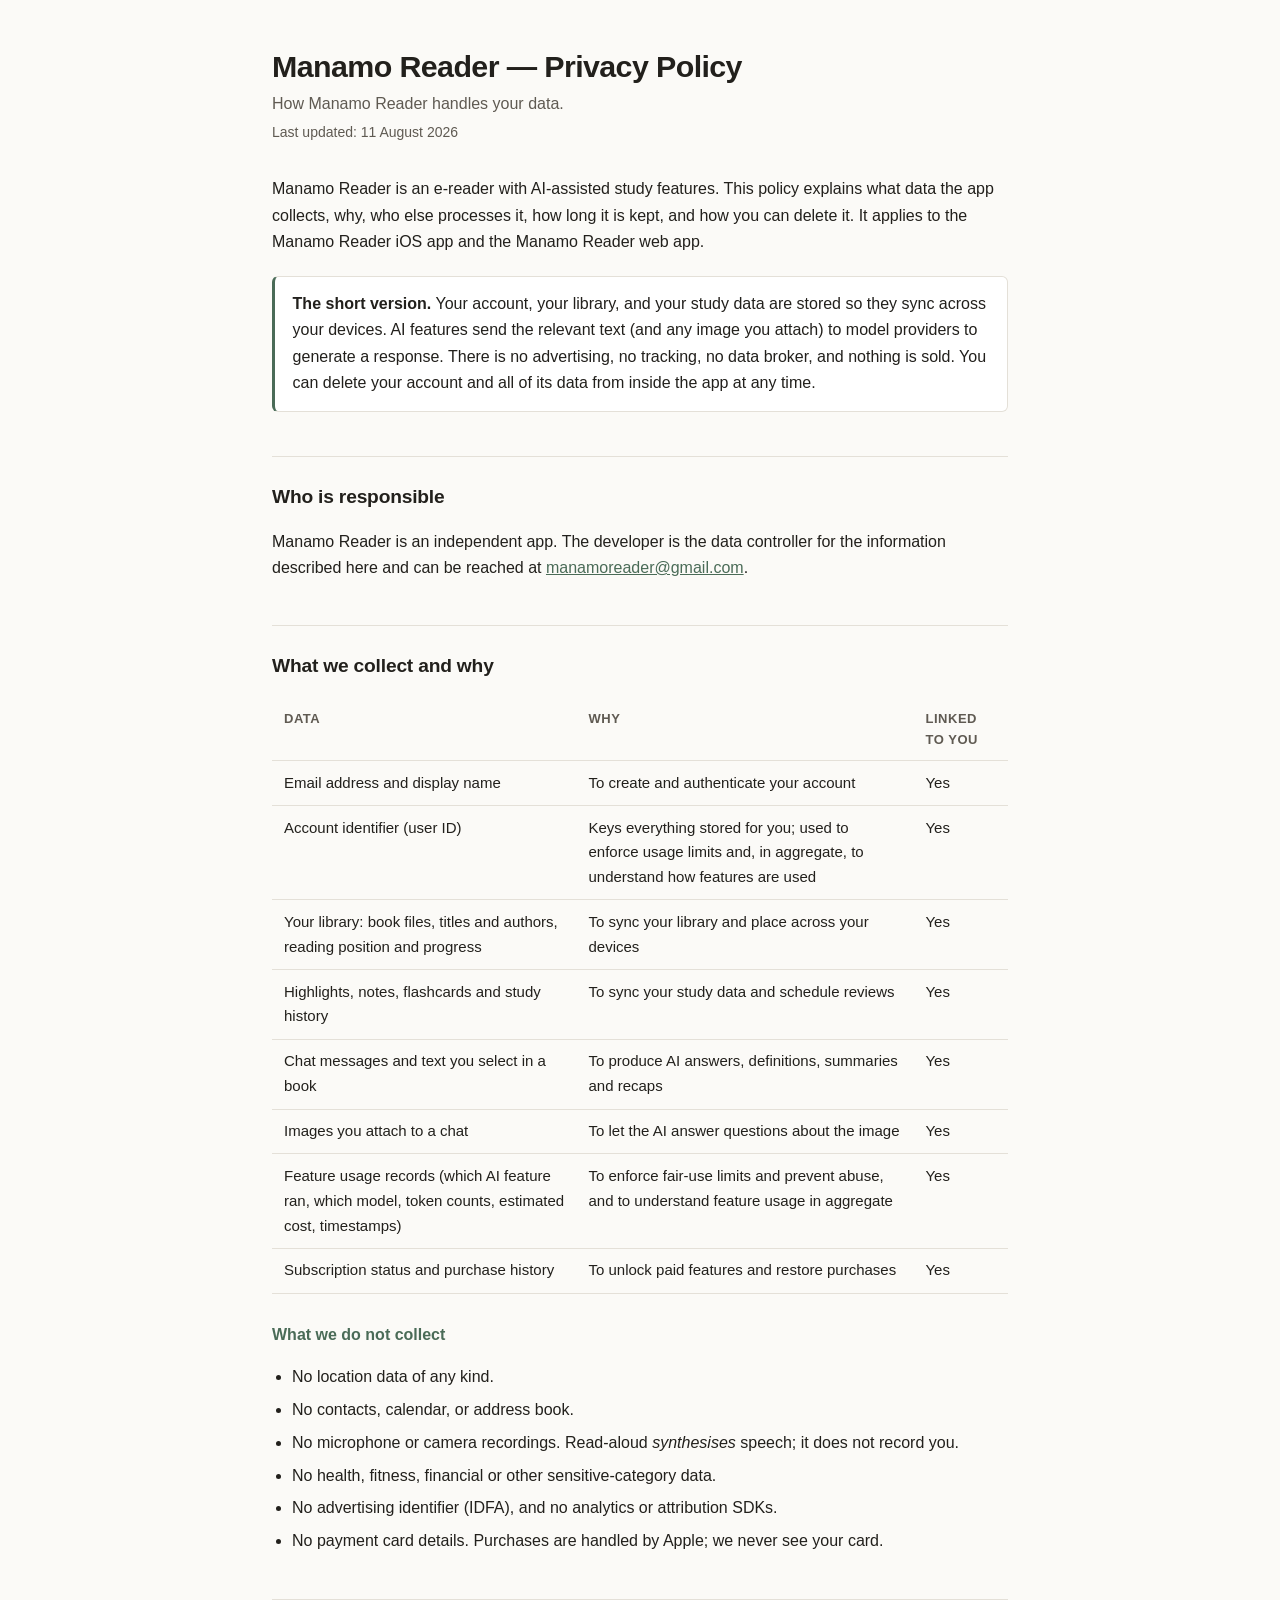
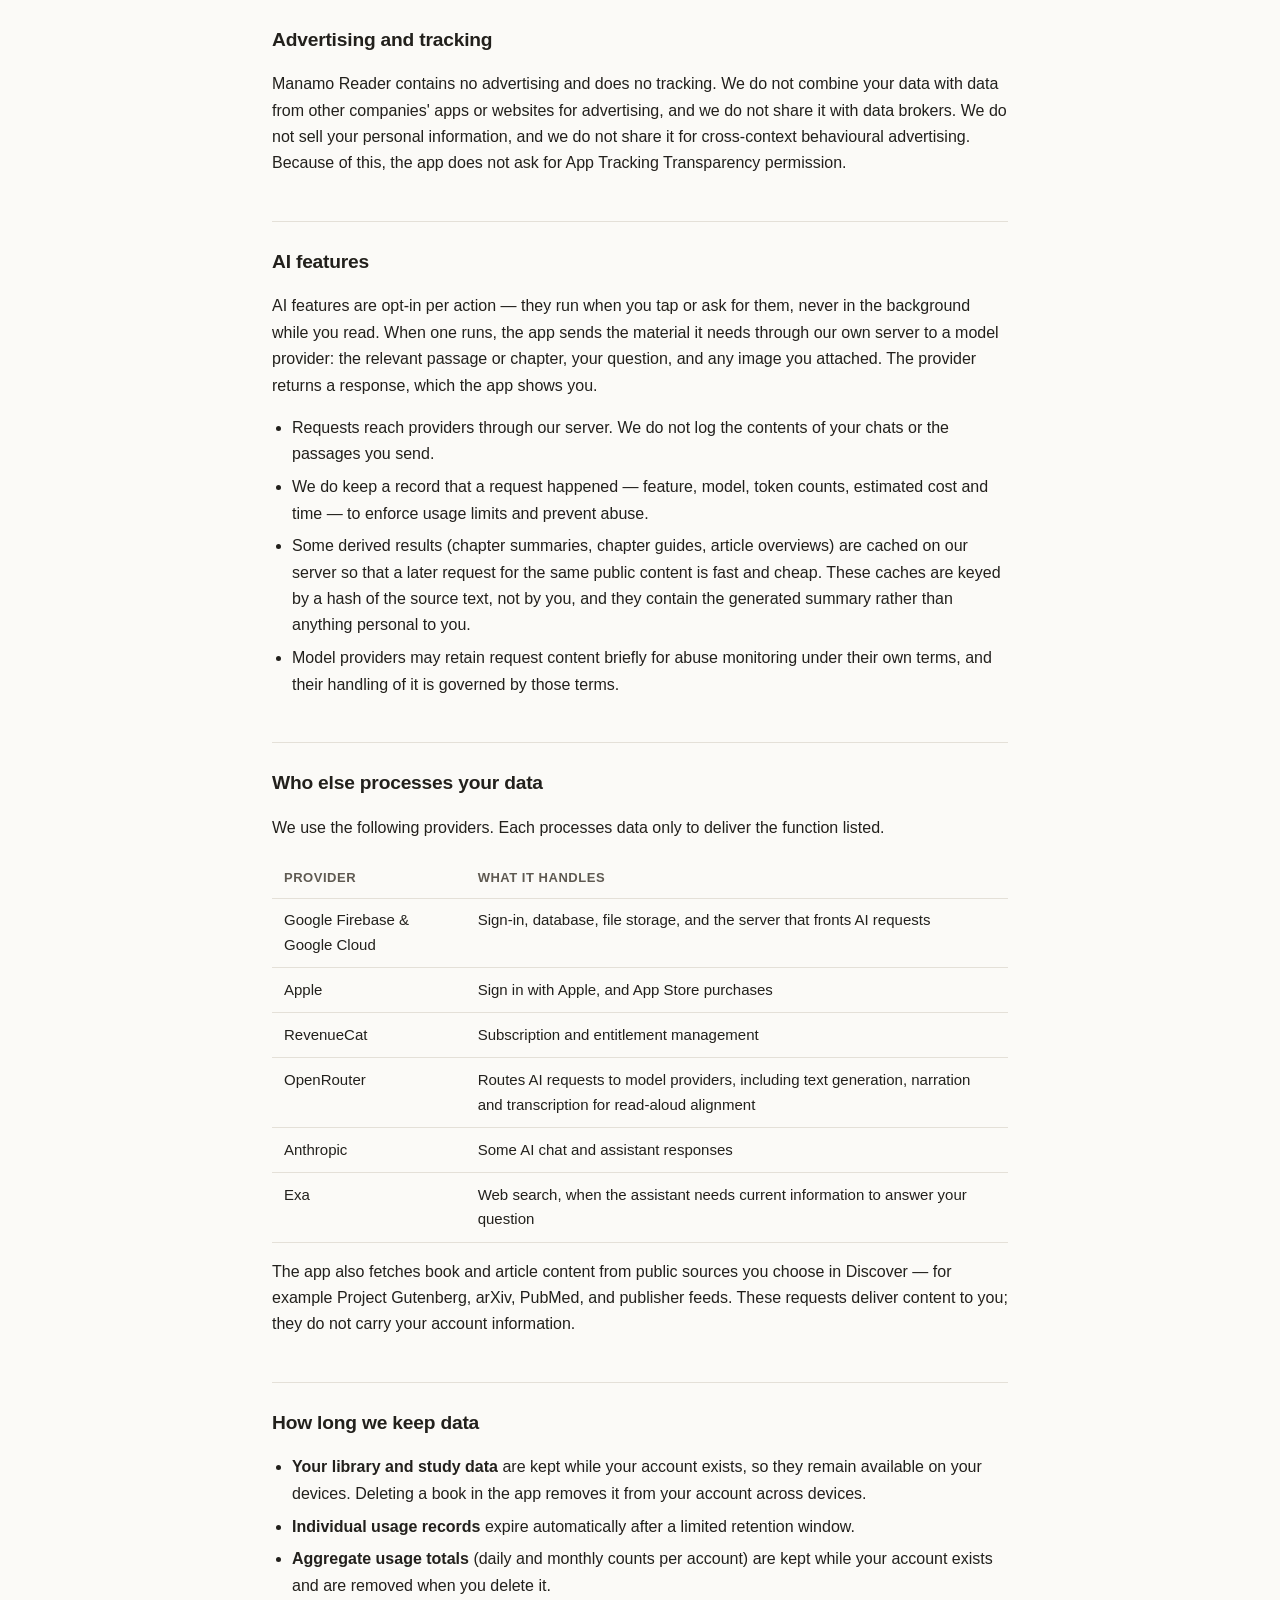
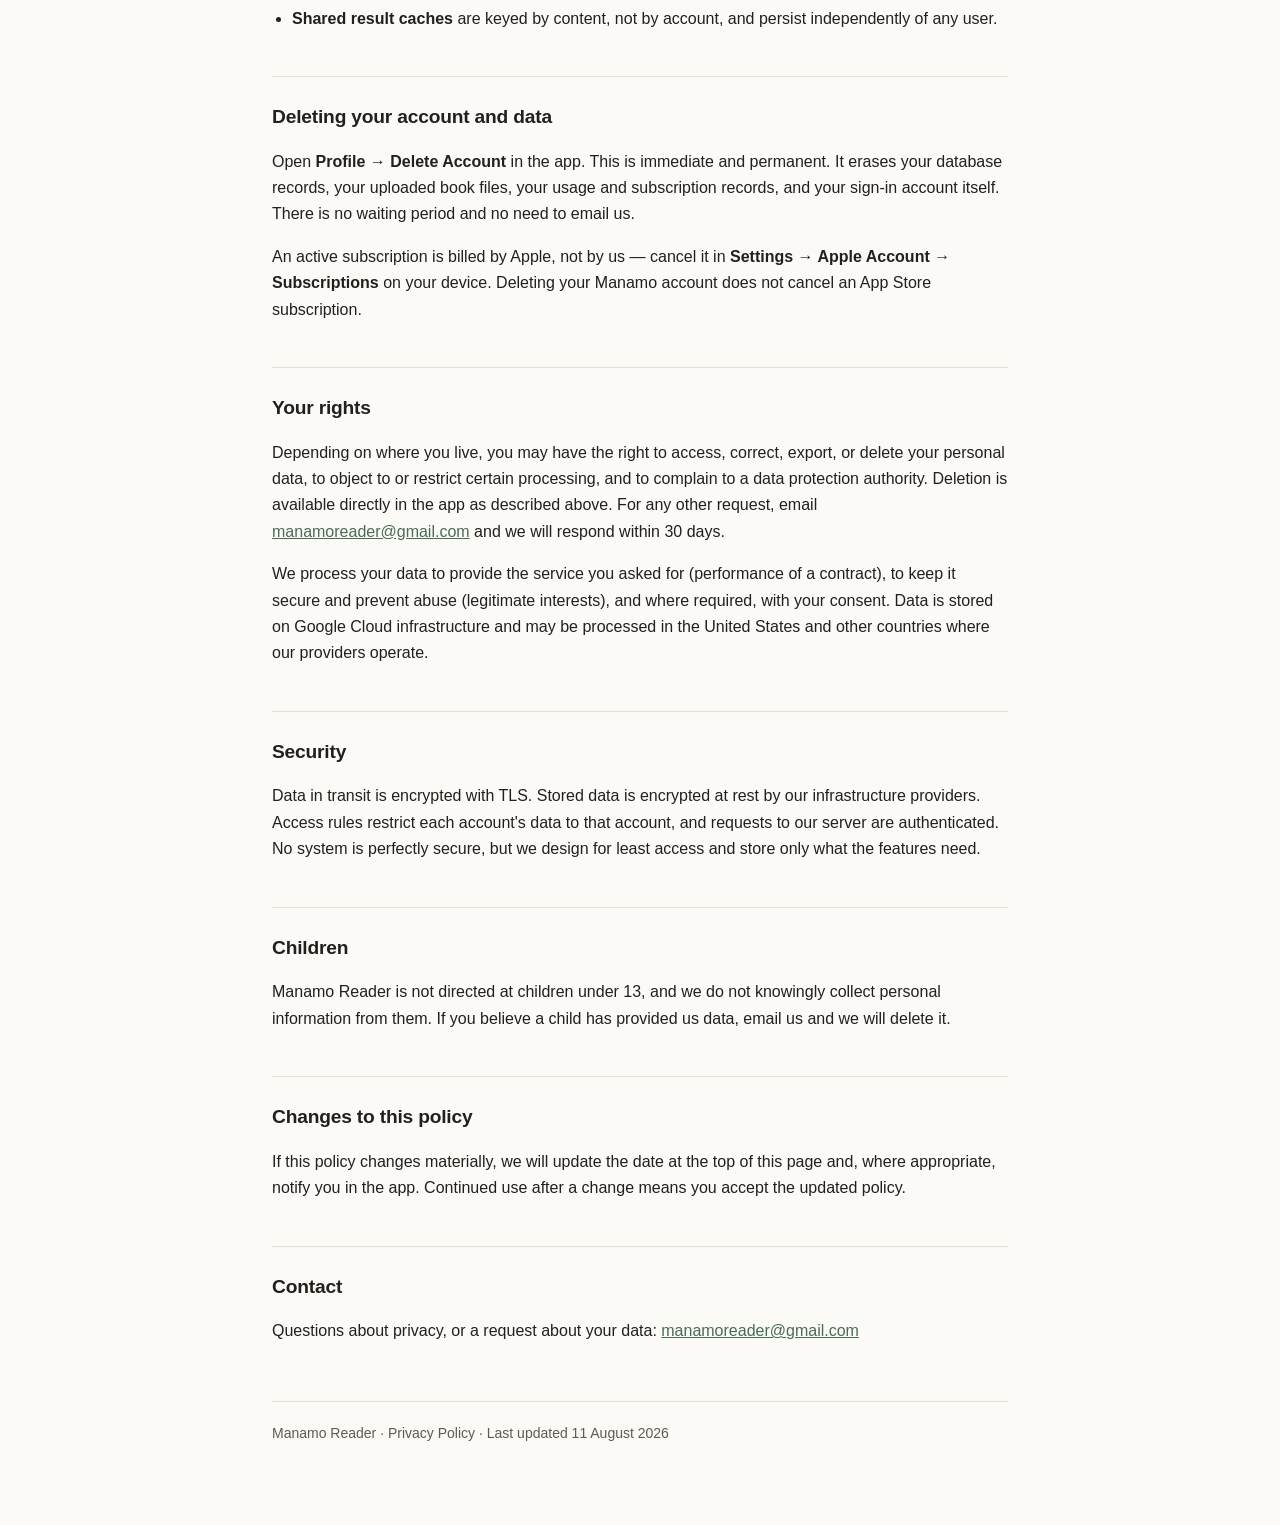
==== index.html @ 29f535f4 "Add privacy policy" ====
<!doctype html>
<html lang="en">
<head>
<meta charset="utf-8">
<meta name="viewport" content="width=device-width, initial-scale=1">
<title>Privacy Policy — Manamo Reader</title>
<style>
  :root {
    color-scheme: light dark;
    --bg: #fbfaf7;
    --surface: #ffffff;
    --text: #22201c;
    --muted: #5f5a52;
    --border: #e4e0d8;
    --accent: #4a6b57;
  }
  @media (prefers-color-scheme: dark) {
    :root {
      --bg: #16150f;
      --surface: #1d1c16;
      --text: #ece8df;
      --muted: #a5a094;
      --border: #33312a;
      --accent: #8fb69c;
    }
  }
  * { box-sizing: border-box; }
  body {
    margin: 0;
    padding: 3rem 1.25rem 5rem;
    background: var(--bg);
    color: var(--text);
    font: 16px/1.65 -apple-system, BlinkMacSystemFont, "Segoe UI", Roboto, Helvetica, Arial, sans-serif;
    -webkit-text-size-adjust: 100%;
  }
  main { max-width: 46rem; margin: 0 auto; }
  h1 { font-size: 1.9rem; line-height: 1.2; margin: 0 0 .4rem; letter-spacing: -.02em; }
  h2 {
    font-size: 1.2rem; margin: 2.75rem 0 .75rem; letter-spacing: -.01em;
    padding-top: 1.5rem; border-top: 1px solid var(--border);
  }
  h3 { font-size: 1rem; margin: 1.75rem 0 .5rem; color: var(--accent); }
  p, li { color: var(--text); }
  .lede { color: var(--muted); margin: 0 0 .25rem; }
  .updated { color: var(--muted); font-size: .875rem; margin: 0 0 2rem; }
  ul { padding-left: 1.25rem; }
  li { margin: .4rem 0; }
  a { color: var(--accent); }
  code {
    font-family: ui-monospace, SFMono-Regular, Menlo, monospace;
    font-size: .875em; background: var(--surface);
    border: 1px solid var(--border); border-radius: 4px; padding: .1em .35em;
  }
  .table-wrap { overflow-x: auto; margin: 1rem 0; }
  table { border-collapse: collapse; width: 100%; min-width: 34rem; font-size: .9375rem; }
  th, td { text-align: left; padding: .6rem .75rem; border-bottom: 1px solid var(--border); vertical-align: top; }
  th { font-weight: 600; color: var(--muted); font-size: .8125rem; text-transform: uppercase; letter-spacing: .04em; }
  .note {
    background: var(--surface); border: 1px solid var(--border);
    border-left: 3px solid var(--accent); border-radius: 6px;
    padding: .9rem 1.1rem; margin: 1.25rem 0;
  }
  .note p { margin: 0; }
  footer { margin-top: 3.5rem; padding-top: 1.25rem; border-top: 1px solid var(--border); color: var(--muted); font-size: .875rem; }
</style>
</head>
<body>
<main>

<h1>Manamo Reader — Privacy Policy</h1>
<p class="lede">How Manamo Reader handles your data.</p>
<p class="updated">Last updated: 11 August 2026</p>

<p>Manamo Reader is an e-reader with AI-assisted study features. This policy explains what
data the app collects, why, who else processes it, how long it is kept, and how you can
delete it. It applies to the Manamo Reader iOS app and the Manamo Reader web app.</p>

<div class="note">
<p><strong>The short version.</strong> Your account, your library, and your study data are
stored so they sync across your devices. AI features send the relevant text (and any image
you attach) to model providers to generate a response. There is no advertising, no tracking,
no data broker, and nothing is sold. You can delete your account and all of its data from
inside the app at any time.</p>
</div>

<h2>Who is responsible</h2>
<p>Manamo Reader is an independent app. The developer is the data controller for the
information described here and can be reached at
<a href="mailto:manamoreader@gmail.com">manamoreader@gmail.com</a>.</p>

<h2>What we collect and why</h2>

<div class="table-wrap">
<table>
<thead>
<tr><th>Data</th><th>Why</th><th>Linked to you</th></tr>
</thead>
<tbody>
<tr>
  <td>Email address and display name</td>
  <td>To create and authenticate your account</td>
  <td>Yes</td>
</tr>
<tr>
  <td>Account identifier (user ID)</td>
  <td>Keys everything stored for you; used to enforce usage limits and, in aggregate, to understand how features are used</td>
  <td>Yes</td>
</tr>
<tr>
  <td>Your library: book files, titles and authors, reading position and progress</td>
  <td>To sync your library and place across your devices</td>
  <td>Yes</td>
</tr>
<tr>
  <td>Highlights, notes, flashcards and study history</td>
  <td>To sync your study data and schedule reviews</td>
  <td>Yes</td>
</tr>
<tr>
  <td>Chat messages and text you select in a book</td>
  <td>To produce AI answers, definitions, summaries and recaps</td>
  <td>Yes</td>
</tr>
<tr>
  <td>Images you attach to a chat</td>
  <td>To let the AI answer questions about the image</td>
  <td>Yes</td>
</tr>
<tr>
  <td>Feature usage records (which AI feature ran, which model, token counts, estimated cost, timestamps)</td>
  <td>To enforce fair-use limits and prevent abuse, and to understand feature usage in aggregate</td>
  <td>Yes</td>
</tr>
<tr>
  <td>Subscription status and purchase history</td>
  <td>To unlock paid features and restore purchases</td>
  <td>Yes</td>
</tr>
</tbody>
</table>
</div>

<h3>What we do not collect</h3>
<ul>
  <li>No location data of any kind.</li>
  <li>No contacts, calendar, or address book.</li>
  <li>No microphone or camera recordings. Read-aloud <em>synthesises</em> speech; it does not record you.</li>
  <li>No health, fitness, financial or other sensitive-category data.</li>
  <li>No advertising identifier (IDFA), and no analytics or attribution SDKs.</li>
  <li>No payment card details. Purchases are handled by Apple; we never see your card.</li>
</ul>

<h2>Advertising and tracking</h2>
<p>Manamo Reader contains no advertising and does no tracking. We do not combine your data
with data from other companies' apps or websites for advertising, and we do not share it
with data brokers. We do not sell your personal information, and we do not share it for
cross-context behavioural advertising. Because of this, the app does not ask for
App Tracking Transparency permission.</p>

<h2>AI features</h2>
<p>AI features are opt-in per action — they run when you tap or ask for them, never in the
background while you read. When one runs, the app sends the material it needs through our
own server to a model provider: the relevant passage or chapter, your question, and any
image you attached. The provider returns a response, which the app shows you.</p>
<ul>
  <li>Requests reach providers through our server. We do not log the contents of your
      chats or the passages you send.</li>
  <li>We do keep a record that a request happened — feature, model, token counts, estimated
      cost and time — to enforce usage limits and prevent abuse.</li>
  <li>Some derived results (chapter summaries, chapter guides, article overviews) are cached
      on our server so that a later request for the same public content is fast and cheap.
      These caches are keyed by a hash of the source text, not by you, and they contain the
      generated summary rather than anything personal to you.</li>
  <li>Model providers may retain request content briefly for abuse monitoring under their own
      terms, and their handling of it is governed by those terms.</li>
</ul>

<h2>Who else processes your data</h2>
<p>We use the following providers. Each processes data only to deliver the function listed.</p>
<div class="table-wrap">
<table>
<thead>
<tr><th>Provider</th><th>What it handles</th></tr>
</thead>
<tbody>
<tr><td>Google Firebase &amp; Google Cloud</td><td>Sign-in, database, file storage, and the server that fronts AI requests</td></tr>
<tr><td>Apple</td><td>Sign in with Apple, and App Store purchases</td></tr>
<tr><td>RevenueCat</td><td>Subscription and entitlement management</td></tr>
<tr><td>OpenRouter</td><td>Routes AI requests to model providers, including text generation, narration and transcription for read-aloud alignment</td></tr>
<tr><td>Anthropic</td><td>Some AI chat and assistant responses</td></tr>
<tr><td>Exa</td><td>Web search, when the assistant needs current information to answer your question</td></tr>
</tbody>
</table>
</div>
<p>The app also fetches book and article content from public sources you choose in Discover —
for example Project Gutenberg, arXiv, PubMed, and publisher feeds. These requests deliver
content to you; they do not carry your account information.</p>

<h2>How long we keep data</h2>
<ul>
  <li><strong>Your library and study data</strong> are kept while your account exists, so they
      remain available on your devices. Deleting a book in the app removes it from your
      account across devices.</li>
  <li><strong>Individual usage records</strong> expire automatically after a limited retention
      window.</li>
  <li><strong>Aggregate usage totals</strong> (daily and monthly counts per account) are kept
      while your account exists and are removed when you delete it.</li>
  <li><strong>Shared result caches</strong> are keyed by content, not by account, and persist
      independently of any user.</li>
</ul>

<h2>Deleting your account and data</h2>
<p>Open <strong>Profile → Delete Account</strong> in the app. This is immediate and permanent.
It erases your database records, your uploaded book files, your usage and subscription
records, and your sign-in account itself. There is no waiting period and no need to email us.</p>
<p>An active subscription is billed by Apple, not by us — cancel it in
<strong>Settings → Apple Account → Subscriptions</strong> on your device. Deleting your Manamo
account does not cancel an App Store subscription.</p>

<h2>Your rights</h2>
<p>Depending on where you live, you may have the right to access, correct, export, or delete
your personal data, to object to or restrict certain processing, and to complain to a data
protection authority. Deletion is available directly in the app as described above. For any
other request, email <a href="mailto:manamoreader@gmail.com">manamoreader@gmail.com</a> and we will
respond within 30 days.</p>
<p>We process your data to provide the service you asked for (performance of a contract), to
keep it secure and prevent abuse (legitimate interests), and where required, with your
consent. Data is stored on Google Cloud infrastructure and may be processed in the United
States and other countries where our providers operate.</p>

<h2>Security</h2>
<p>Data in transit is encrypted with TLS. Stored data is encrypted at rest by our
infrastructure providers. Access rules restrict each account's data to that account, and
requests to our server are authenticated. No system is perfectly secure, but we design for
least access and store only what the features need.</p>

<h2>Children</h2>
<p>Manamo Reader is not directed at children under 13, and we do not knowingly collect
personal information from them. If you believe a child has provided us data, email us and we
will delete it.</p>

<h2>Changes to this policy</h2>
<p>If this policy changes materially, we will update the date at the top of this page and, where
appropriate, notify you in the app. Continued use after a change means you accept the updated
policy.</p>

<h2>Contact</h2>
<p>Questions about privacy, or a request about your data:
<a href="mailto:manamoreader@gmail.com">manamoreader@gmail.com</a></p>

<footer>Manamo Reader · Privacy Policy · Last updated 11 August 2026</footer>

</main>
</body>
</html>
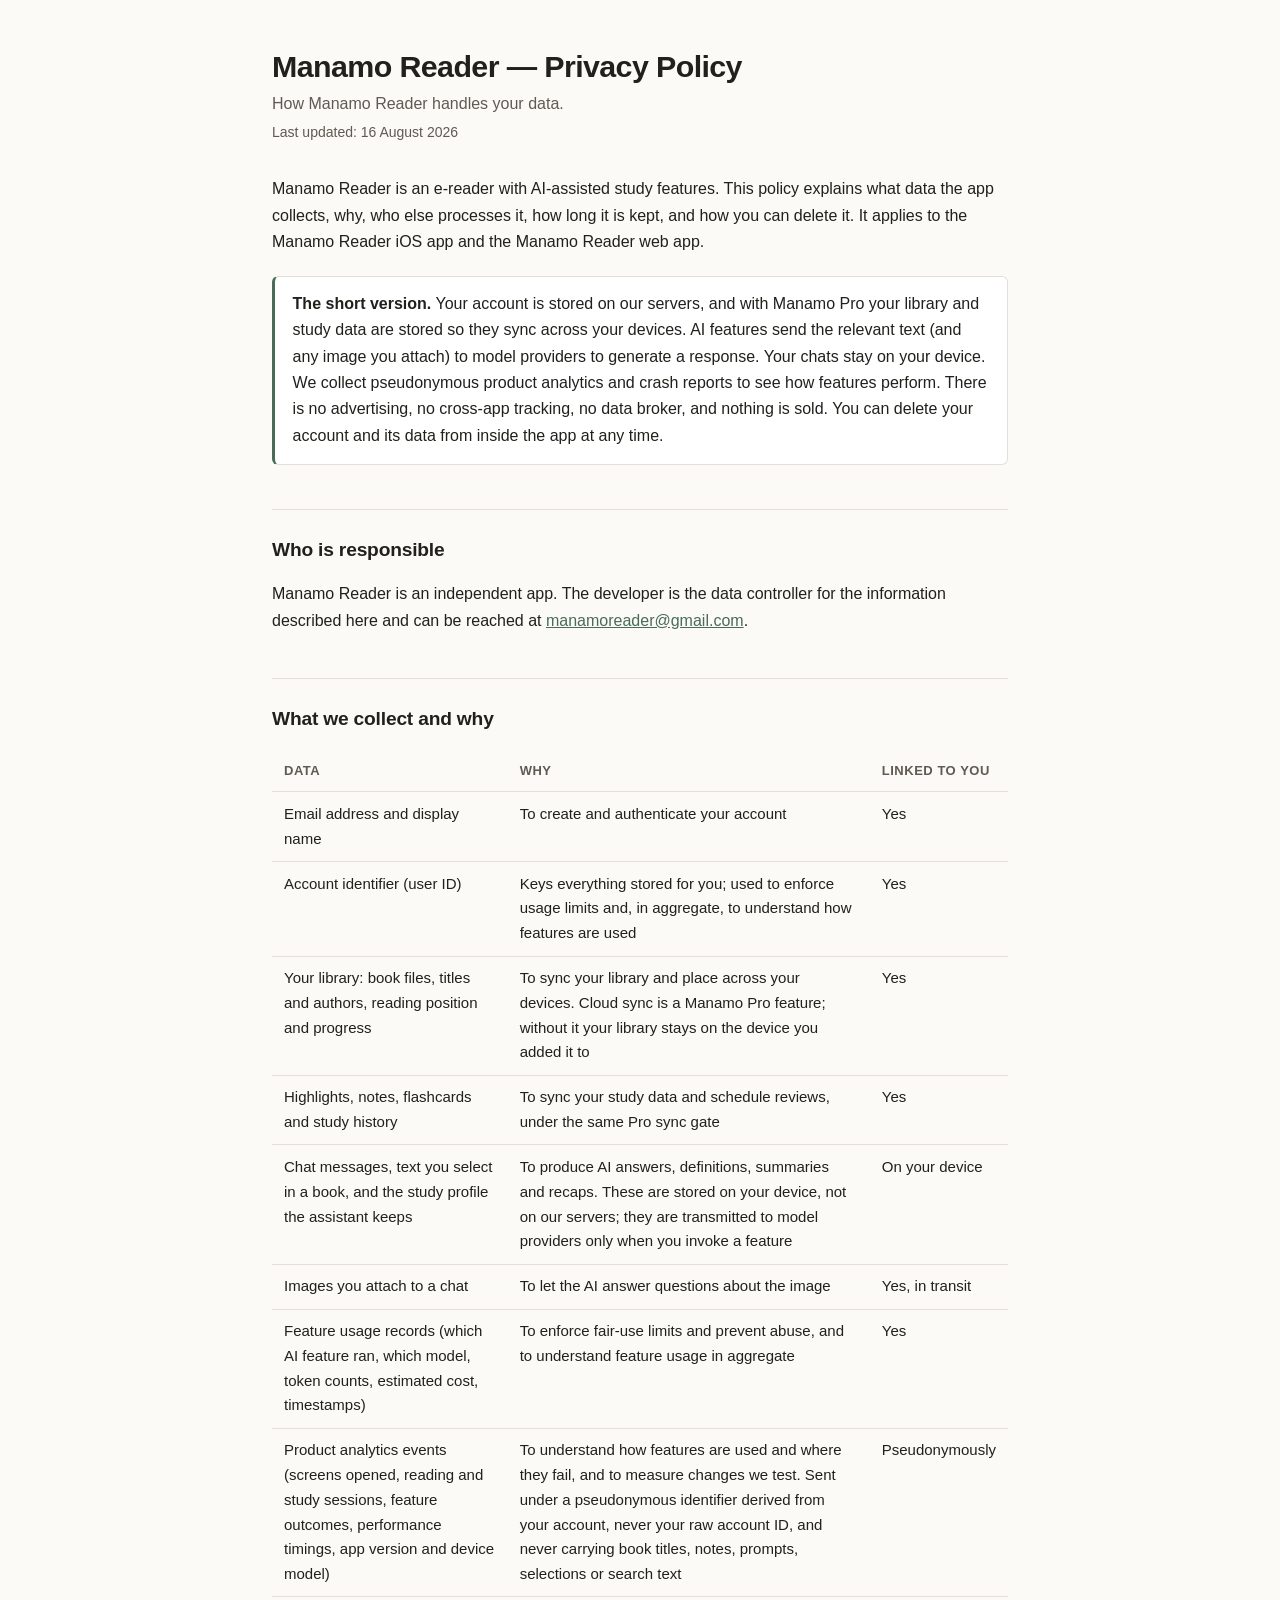
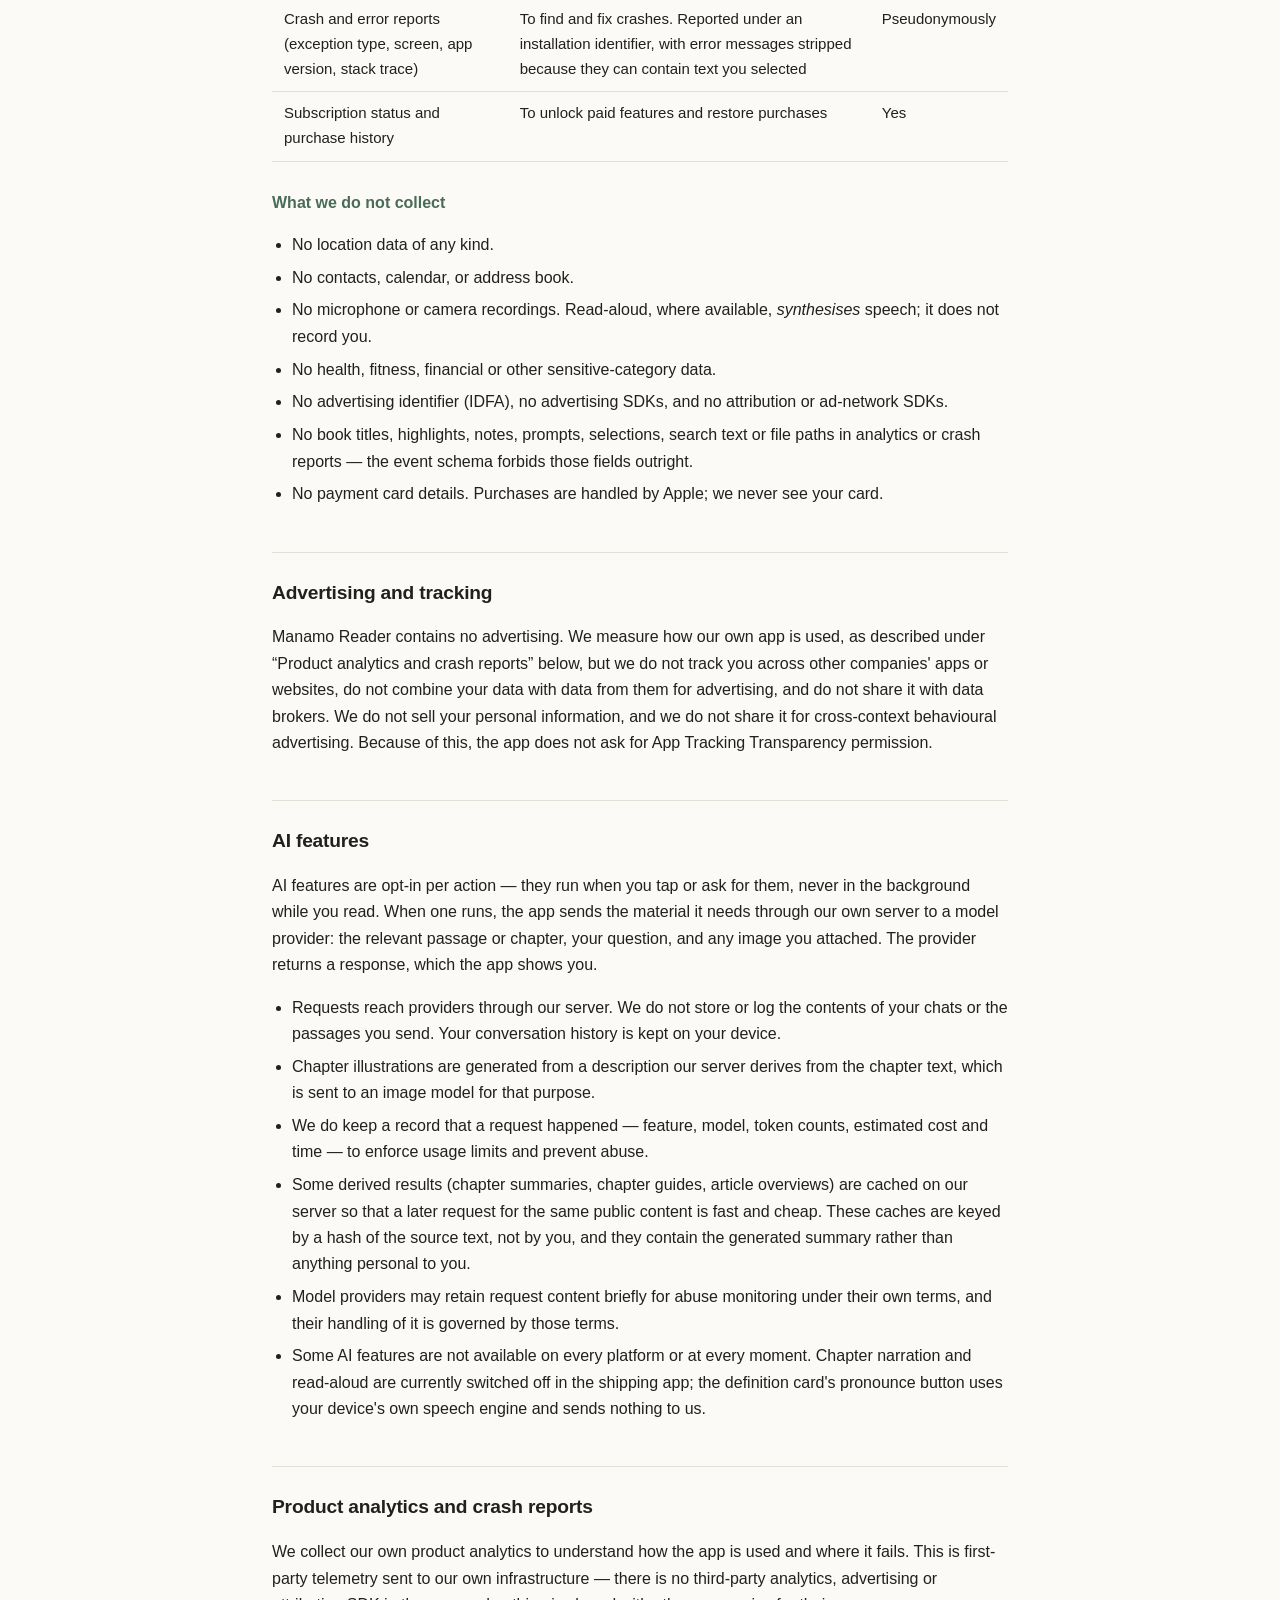
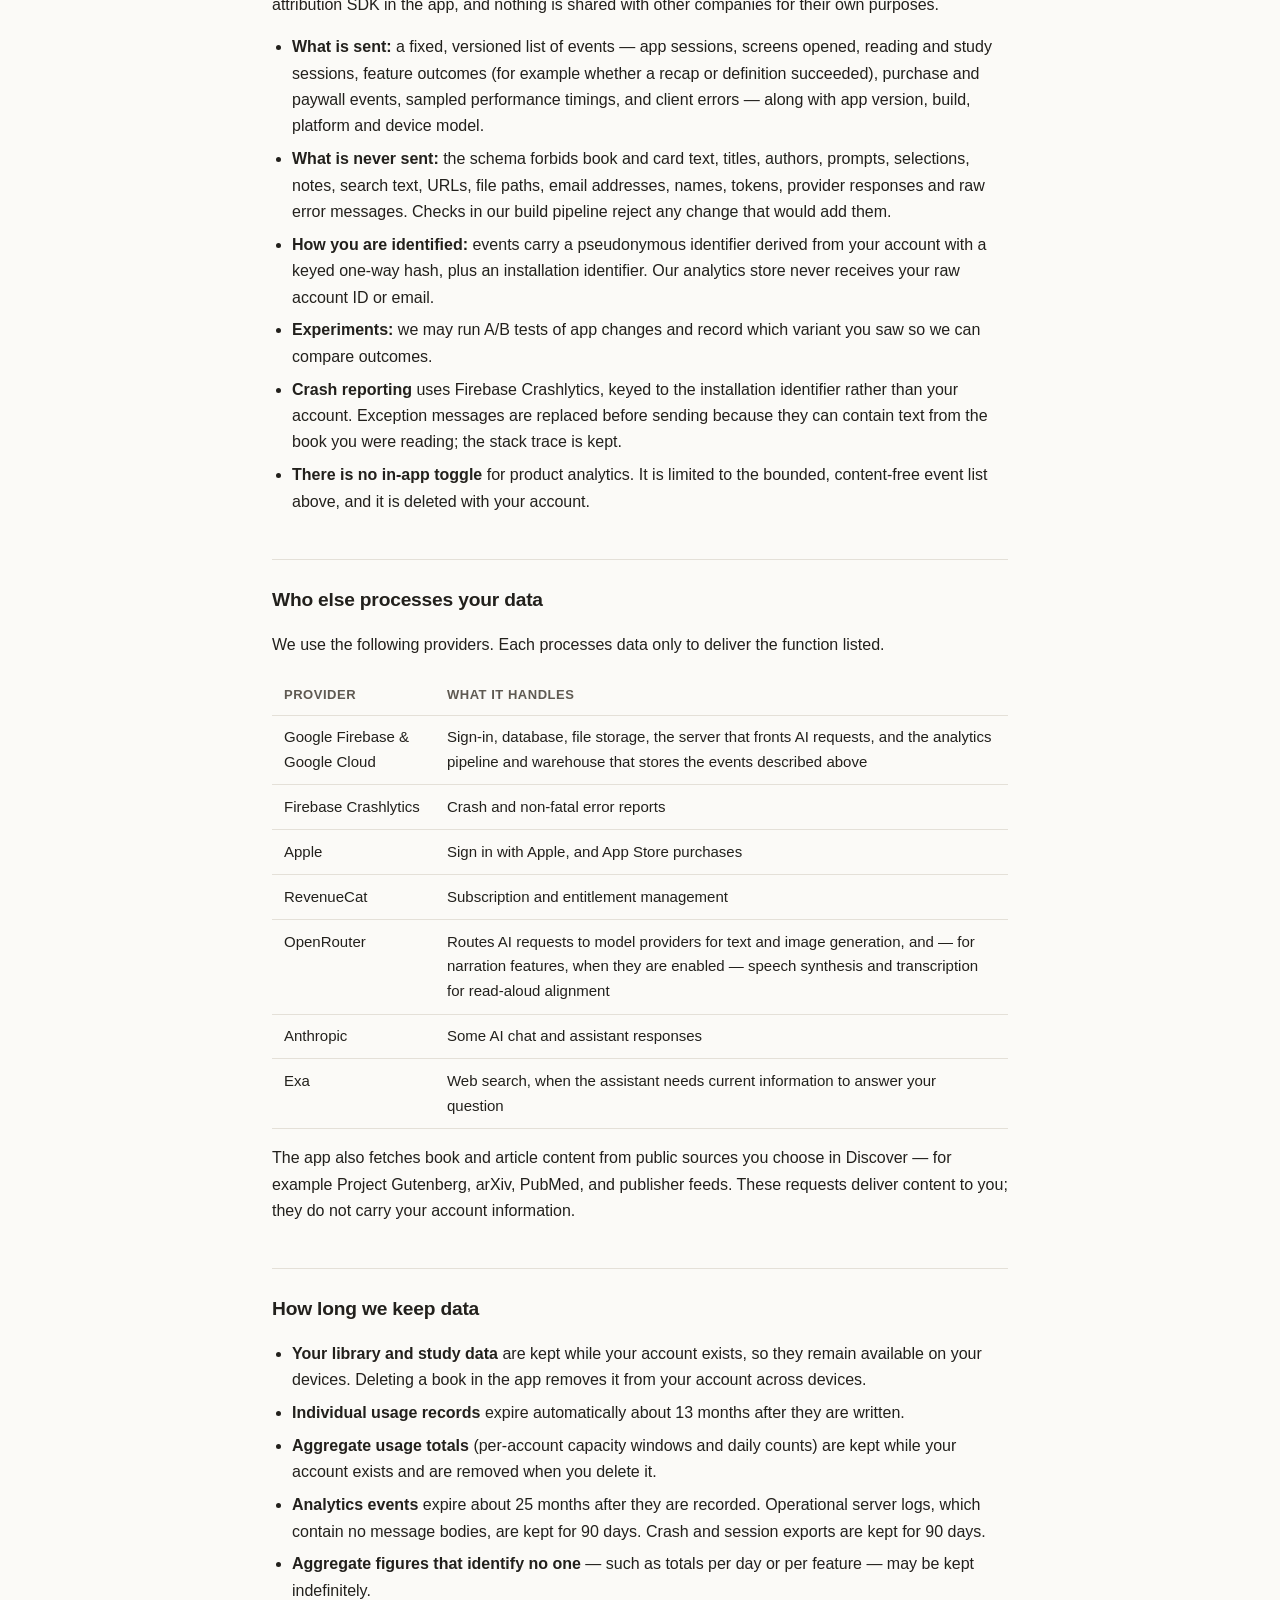
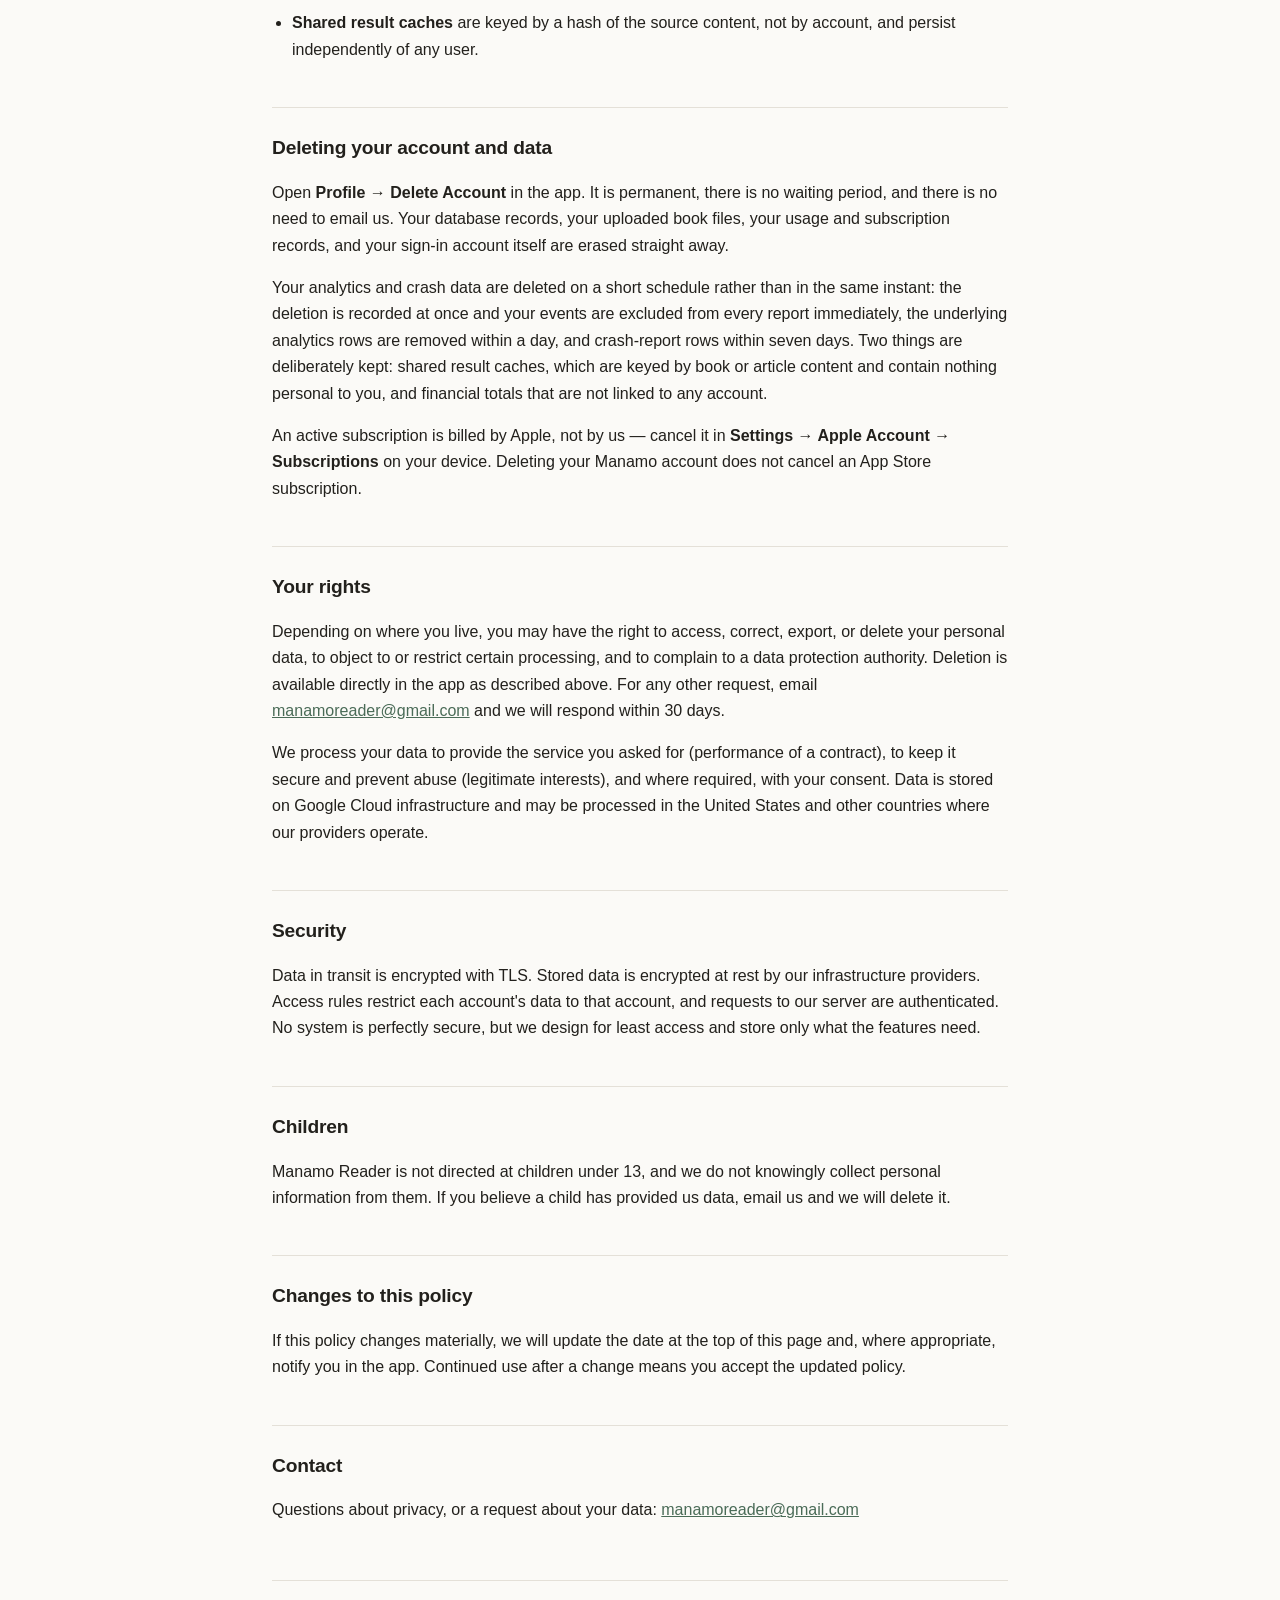
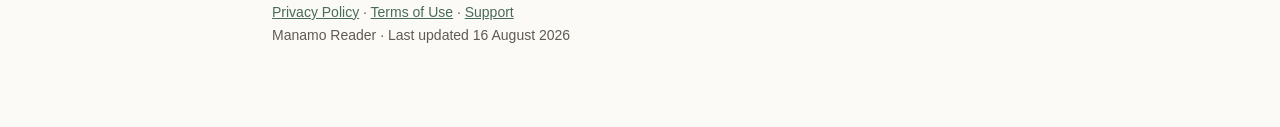
==== commit 61c4ea5d: "docs: update privacy policy and add support and terms pages Extract shared styles and document analy" ====
--- a/index.html
+++ b/index.html
@@ -4,83 +4,27 @@
 <meta charset="utf-8">
 <meta name="viewport" content="width=device-width, initial-scale=1">
 <title>Privacy Policy — Manamo Reader</title>
-<style>
-  :root {
-    color-scheme: light dark;
-    --bg: #fbfaf7;
-    --surface: #ffffff;
-    --text: #22201c;
-    --muted: #5f5a52;
-    --border: #e4e0d8;
-    --accent: #4a6b57;
-  }
-  @media (prefers-color-scheme: dark) {
-    :root {
-      --bg: #16150f;
-      --surface: #1d1c16;
-      --text: #ece8df;
-      --muted: #a5a094;
-      --border: #33312a;
-      --accent: #8fb69c;
-    }
-  }
-  * { box-sizing: border-box; }
-  body {
-    margin: 0;
-    padding: 3rem 1.25rem 5rem;
-    background: var(--bg);
-    color: var(--text);
-    font: 16px/1.65 -apple-system, BlinkMacSystemFont, "Segoe UI", Roboto, Helvetica, Arial, sans-serif;
-    -webkit-text-size-adjust: 100%;
-  }
-  main { max-width: 46rem; margin: 0 auto; }
-  h1 { font-size: 1.9rem; line-height: 1.2; margin: 0 0 .4rem; letter-spacing: -.02em; }
-  h2 {
-    font-size: 1.2rem; margin: 2.75rem 0 .75rem; letter-spacing: -.01em;
-    padding-top: 1.5rem; border-top: 1px solid var(--border);
-  }
-  h3 { font-size: 1rem; margin: 1.75rem 0 .5rem; color: var(--accent); }
-  p, li { color: var(--text); }
-  .lede { color: var(--muted); margin: 0 0 .25rem; }
-  .updated { color: var(--muted); font-size: .875rem; margin: 0 0 2rem; }
-  ul { padding-left: 1.25rem; }
-  li { margin: .4rem 0; }
-  a { color: var(--accent); }
-  code {
-    font-family: ui-monospace, SFMono-Regular, Menlo, monospace;
-    font-size: .875em; background: var(--surface);
-    border: 1px solid var(--border); border-radius: 4px; padding: .1em .35em;
-  }
-  .table-wrap { overflow-x: auto; margin: 1rem 0; }
-  table { border-collapse: collapse; width: 100%; min-width: 34rem; font-size: .9375rem; }
-  th, td { text-align: left; padding: .6rem .75rem; border-bottom: 1px solid var(--border); vertical-align: top; }
-  th { font-weight: 600; color: var(--muted); font-size: .8125rem; text-transform: uppercase; letter-spacing: .04em; }
-  .note {
-    background: var(--surface); border: 1px solid var(--border);
-    border-left: 3px solid var(--accent); border-radius: 6px;
-    padding: .9rem 1.1rem; margin: 1.25rem 0;
-  }
-  .note p { margin: 0; }
-  footer { margin-top: 3.5rem; padding-top: 1.25rem; border-top: 1px solid var(--border); color: var(--muted); font-size: .875rem; }
-</style>
+<link rel="stylesheet" href="style.css">
 </head>
 <body>
 <main>
 
 <h1>Manamo Reader — Privacy Policy</h1>
 <p class="lede">How Manamo Reader handles your data.</p>
-<p class="updated">Last updated: 11 August 2026</p>
+<p class="updated">Last updated: 16 August 2026</p>
 
 <p>Manamo Reader is an e-reader with AI-assisted study features. This policy explains what
 data the app collects, why, who else processes it, how long it is kept, and how you can
 delete it. It applies to the Manamo Reader iOS app and the Manamo Reader web app.</p>
 
 <div class="note">
-<p><strong>The short version.</strong> Your account, your library, and your study data are
-stored so they sync across your devices. AI features send the relevant text (and any image
-you attach) to model providers to generate a response. There is no advertising, no tracking,
-no data broker, and nothing is sold. You can delete your account and all of its data from
-inside the app at any time.</p>
+<p><strong>The short version.</strong> Your account is stored on our servers, and with
+Manamo&nbsp;Pro your library and study data are stored so they sync across your devices. AI
+features send the relevant text (and any image you attach) to model providers to generate a
+response. Your chats stay on your device. We collect pseudonymous product analytics and crash
+reports to see how features perform. There is no advertising, no cross-app tracking, no data
+broker, and nothing is sold. You can delete your account and its data from inside the app at
+any time.</p>
 </div>
 
 <h2>Who is responsible</h2>
@@ -108,28 +52,38 @@
 </tr>
 <tr>
   <td>Your library: book files, titles and authors, reading position and progress</td>
-  <td>To sync your library and place across your devices</td>
+  <td>To sync your library and place across your devices. Cloud sync is a Manamo&nbsp;Pro feature; without it your library stays on the device you added it to</td>
   <td>Yes</td>
 </tr>
 <tr>
   <td>Highlights, notes, flashcards and study history</td>
-  <td>To sync your study data and schedule reviews</td>
-  <td>Yes</td>
-</tr>
-<tr>
-  <td>Chat messages and text you select in a book</td>
-  <td>To produce AI answers, definitions, summaries and recaps</td>
-  <td>Yes</td>
+  <td>To sync your study data and schedule reviews, under the same Pro sync gate</td>
+  <td>Yes</td>
+</tr>
+<tr>
+  <td>Chat messages, text you select in a book, and the study profile the assistant keeps</td>
+  <td>To produce AI answers, definitions, summaries and recaps. These are stored on your device, not on our servers; they are transmitted to model providers only when you invoke a feature</td>
+  <td>On your device</td>
 </tr>
 <tr>
   <td>Images you attach to a chat</td>
   <td>To let the AI answer questions about the image</td>
-  <td>Yes</td>
+  <td>Yes, in transit</td>
 </tr>
 <tr>
   <td>Feature usage records (which AI feature ran, which model, token counts, estimated cost, timestamps)</td>
   <td>To enforce fair-use limits and prevent abuse, and to understand feature usage in aggregate</td>
   <td>Yes</td>
+</tr>
+<tr>
+  <td>Product analytics events (screens opened, reading and study sessions, feature outcomes, performance timings, app version and device model)</td>
+  <td>To understand how features are used and where they fail, and to measure changes we test. Sent under a pseudonymous identifier derived from your account, never your raw account ID, and never carrying book titles, notes, prompts, selections or search text</td>
+  <td>Pseudonymously</td>
+</tr>
+<tr>
+  <td>Crash and error reports (exception type, screen, app version, stack trace)</td>
+  <td>To find and fix crashes. Reported under an installation identifier, with error messages stripped because they can contain text you selected</td>
+  <td>Pseudonymously</td>
 </tr>
 <tr>
   <td>Subscription status and purchase history</td>
@@ -144,16 +98,19 @@
 <ul>
   <li>No location data of any kind.</li>
   <li>No contacts, calendar, or address book.</li>
-  <li>No microphone or camera recordings. Read-aloud <em>synthesises</em> speech; it does not record you.</li>
+  <li>No microphone or camera recordings. Read-aloud, where available, <em>synthesises</em> speech; it does not record you.</li>
   <li>No health, fitness, financial or other sensitive-category data.</li>
-  <li>No advertising identifier (IDFA), and no analytics or attribution SDKs.</li>
+  <li>No advertising identifier (IDFA), no advertising SDKs, and no attribution or ad-network SDKs.</li>
+  <li>No book titles, highlights, notes, prompts, selections, search text or file paths in
+      analytics or crash reports — the event schema forbids those fields outright.</li>
   <li>No payment card details. Purchases are handled by Apple; we never see your card.</li>
 </ul>
 
 <h2>Advertising and tracking</h2>
-<p>Manamo Reader contains no advertising and does no tracking. We do not combine your data
-with data from other companies' apps or websites for advertising, and we do not share it
-with data brokers. We do not sell your personal information, and we do not share it for
+<p>Manamo Reader contains no advertising. We measure how our own app is used, as described
+under “Product analytics and crash reports” below, but we do not track you across
+other companies' apps or websites, do not combine your data with data from them for
+advertising, and do not share it with data brokers. We do not sell your personal information, and we do not share it for
 cross-context behavioural advertising. Because of this, the app does not ask for
 App Tracking Transparency permission.</p>
 
@@ -163,8 +120,10 @@
 own server to a model provider: the relevant passage or chapter, your question, and any
 image you attached. The provider returns a response, which the app shows you.</p>
 <ul>
-  <li>Requests reach providers through our server. We do not log the contents of your
-      chats or the passages you send.</li>
+  <li>Requests reach providers through our server. We do not store or log the contents of your
+      chats or the passages you send. Your conversation history is kept on your device.</li>
+  <li>Chapter illustrations are generated from a description our server derives from the
+      chapter text, which is sent to an image model for that purpose.</li>
   <li>We do keep a record that a request happened — feature, model, token counts, estimated
       cost and time — to enforce usage limits and prevent abuse.</li>
   <li>Some derived results (chapter summaries, chapter guides, article overviews) are cached
@@ -173,6 +132,35 @@
       generated summary rather than anything personal to you.</li>
   <li>Model providers may retain request content briefly for abuse monitoring under their own
       terms, and their handling of it is governed by those terms.</li>
+  <li>Some AI features are not available on every platform or at every moment. Chapter
+      narration and read-aloud are currently switched off in the shipping app; the definition
+      card's pronounce button uses your device's own speech engine and sends nothing to us.</li>
+</ul>
+
+<h2>Product analytics and crash reports</h2>
+<p>We collect our own product analytics to understand how the app is used and where it fails.
+This is first-party telemetry sent to our own infrastructure — there is no third-party
+analytics, advertising or attribution SDK in the app, and nothing is shared with other
+companies for their own purposes.</p>
+<ul>
+  <li><strong>What is sent:</strong> a fixed, versioned list of events — app sessions, screens
+      opened, reading and study sessions, feature outcomes (for example whether a recap or
+      definition succeeded), purchase and paywall events, sampled performance timings, and
+      client errors — along with app version, build, platform and device model.</li>
+  <li><strong>What is never sent:</strong> the schema forbids book and card text, titles,
+      authors, prompts, selections, notes, search text, URLs, file paths, email addresses,
+      names, tokens, provider responses and raw error messages. Checks in our build pipeline
+      reject any change that would add them.</li>
+  <li><strong>How you are identified:</strong> events carry a pseudonymous identifier derived
+      from your account with a keyed one-way hash, plus an installation identifier. Our
+      analytics store never receives your raw account ID or email.</li>
+  <li><strong>Experiments:</strong> we may run A/B tests of app changes and record which
+      variant you saw so we can compare outcomes.</li>
+  <li><strong>Crash reporting</strong> uses Firebase Crashlytics, keyed to the installation
+      identifier rather than your account. Exception messages are replaced before sending
+      because they can contain text from the book you were reading; the stack trace is kept.</li>
+  <li><strong>There is no in-app toggle</strong> for product analytics. It is limited to the
+      bounded, content-free event list above, and it is deleted with your account.</li>
 </ul>
 
 <h2>Who else processes your data</h2>
@@ -183,10 +171,11 @@
 <tr><th>Provider</th><th>What it handles</th></tr>
 </thead>
 <tbody>
-<tr><td>Google Firebase &amp; Google Cloud</td><td>Sign-in, database, file storage, and the server that fronts AI requests</td></tr>
+<tr><td>Google Firebase &amp; Google Cloud</td><td>Sign-in, database, file storage, the server that fronts AI requests, and the analytics pipeline and warehouse that stores the events described above</td></tr>
+<tr><td>Firebase Crashlytics</td><td>Crash and non-fatal error reports</td></tr>
 <tr><td>Apple</td><td>Sign in with Apple, and App Store purchases</td></tr>
 <tr><td>RevenueCat</td><td>Subscription and entitlement management</td></tr>
-<tr><td>OpenRouter</td><td>Routes AI requests to model providers, including text generation, narration and transcription for read-aloud alignment</td></tr>
+<tr><td>OpenRouter</td><td>Routes AI requests to model providers for text and image generation, and — for narration features, when they are enabled — speech synthesis and transcription for read-aloud alignment</td></tr>
 <tr><td>Anthropic</td><td>Some AI chat and assistant responses</td></tr>
 <tr><td>Exa</td><td>Web search, when the assistant needs current information to answer your question</td></tr>
 </tbody>
@@ -201,18 +190,30 @@
   <li><strong>Your library and study data</strong> are kept while your account exists, so they
       remain available on your devices. Deleting a book in the app removes it from your
       account across devices.</li>
-  <li><strong>Individual usage records</strong> expire automatically after a limited retention
-      window.</li>
-  <li><strong>Aggregate usage totals</strong> (daily and monthly counts per account) are kept
-      while your account exists and are removed when you delete it.</li>
-  <li><strong>Shared result caches</strong> are keyed by content, not by account, and persist
-      independently of any user.</li>
+  <li><strong>Individual usage records</strong> expire automatically about 13 months after they
+      are written.</li>
+  <li><strong>Aggregate usage totals</strong> (per-account capacity windows and daily counts)
+      are kept while your account exists and are removed when you delete it.</li>
+  <li><strong>Analytics events</strong> expire about 25 months after they are recorded.
+      Operational server logs, which contain no message bodies, are kept for 90 days. Crash and
+      session exports are kept for 90 days.</li>
+  <li><strong>Aggregate figures that identify no one</strong> — such as totals per day or per
+      feature — may be kept indefinitely.</li>
+  <li><strong>Shared result caches</strong> are keyed by a hash of the source content, not by
+      account, and persist independently of any user.</li>
 </ul>
 
 <h2>Deleting your account and data</h2>
-<p>Open <strong>Profile → Delete Account</strong> in the app. This is immediate and permanent.
-It erases your database records, your uploaded book files, your usage and subscription
-records, and your sign-in account itself. There is no waiting period and no need to email us.</p>
+<p>Open <strong>Profile → Delete Account</strong> in the app. It is permanent, there is no
+waiting period, and there is no need to email us. Your database records, your uploaded book
+files, your usage and subscription records, and your sign-in account itself are erased
+straight away.</p>
+<p>Your analytics and crash data are deleted on a short schedule rather than in the same
+instant: the deletion is recorded at once and your events are excluded from every report
+immediately, the underlying analytics rows are removed within a day, and crash-report rows
+within seven days. Two things are deliberately kept: shared result caches, which are keyed by
+book or article content and contain nothing personal to you, and financial totals that are
+not linked to any account.</p>
 <p>An active subscription is billed by Apple, not by us — cancel it in
 <strong>Settings → Apple Account → Subscriptions</strong> on your device. Deleting your Manamo
 account does not cancel an App Store subscription.</p>
@@ -248,7 +249,7 @@
 <p>Questions about privacy, or a request about your data:
 <a href="mailto:manamoreader@gmail.com">manamoreader@gmail.com</a></p>
 
-<footer>Manamo Reader · Privacy Policy · Last updated 11 August 2026</footer>
+<footer><a href="index.html">Privacy Policy</a> · <a href="terms.html">Terms of Use</a> · <a href="support.html">Support</a><br>Manamo Reader · Last updated 16 August 2026</footer>
 
 </main>
 </body>
--- a/style.css
+++ b/style.css
@@ -0,0 +1,57 @@
+  :root {
+    color-scheme: light dark;
+    --bg: #fbfaf7;
+    --surface: #ffffff;
+    --text: #22201c;
+    --muted: #5f5a52;
+    --border: #e4e0d8;
+    --accent: #4a6b57;
+  }
+  @media (prefers-color-scheme: dark) {
+    :root {
+      --bg: #16150f;
+      --surface: #1d1c16;
+      --text: #ece8df;
+      --muted: #a5a094;
+      --border: #33312a;
+      --accent: #8fb69c;
+    }
+  }
+  * { box-sizing: border-box; }
+  body {
+    margin: 0;
+    padding: 3rem 1.25rem 5rem;
+    background: var(--bg);
+    color: var(--text);
+    font: 16px/1.65 -apple-system, BlinkMacSystemFont, "Segoe UI", Roboto, Helvetica, Arial, sans-serif;
+    -webkit-text-size-adjust: 100%;
+  }
+  main { max-width: 46rem; margin: 0 auto; }
+  h1 { font-size: 1.9rem; line-height: 1.2; margin: 0 0 .4rem; letter-spacing: -.02em; }
+  h2 {
+    font-size: 1.2rem; margin: 2.75rem 0 .75rem; letter-spacing: -.01em;
+    padding-top: 1.5rem; border-top: 1px solid var(--border);
+  }
+  h3 { font-size: 1rem; margin: 1.75rem 0 .5rem; color: var(--accent); }
+  p, li { color: var(--text); }
+  .lede { color: var(--muted); margin: 0 0 .25rem; }
+  .updated { color: var(--muted); font-size: .875rem; margin: 0 0 2rem; }
+  ul { padding-left: 1.25rem; }
+  li { margin: .4rem 0; }
+  a { color: var(--accent); }
+  code {
+    font-family: ui-monospace, SFMono-Regular, Menlo, monospace;
+    font-size: .875em; background: var(--surface);
+    border: 1px solid var(--border); border-radius: 4px; padding: .1em .35em;
+  }
+  .table-wrap { overflow-x: auto; margin: 1rem 0; }
+  table { border-collapse: collapse; width: 100%; min-width: 34rem; font-size: .9375rem; }
+  th, td { text-align: left; padding: .6rem .75rem; border-bottom: 1px solid var(--border); vertical-align: top; }
+  th { font-weight: 600; color: var(--muted); font-size: .8125rem; text-transform: uppercase; letter-spacing: .04em; }
+  .note {
+    background: var(--surface); border: 1px solid var(--border);
+    border-left: 3px solid var(--accent); border-radius: 6px;
+    padding: .9rem 1.1rem; margin: 1.25rem 0;
+  }
+  .note p { margin: 0; }
+  footer { margin-top: 3.5rem; padding-top: 1.25rem; border-top: 1px solid var(--border); color: var(--muted); font-size: .875rem; }
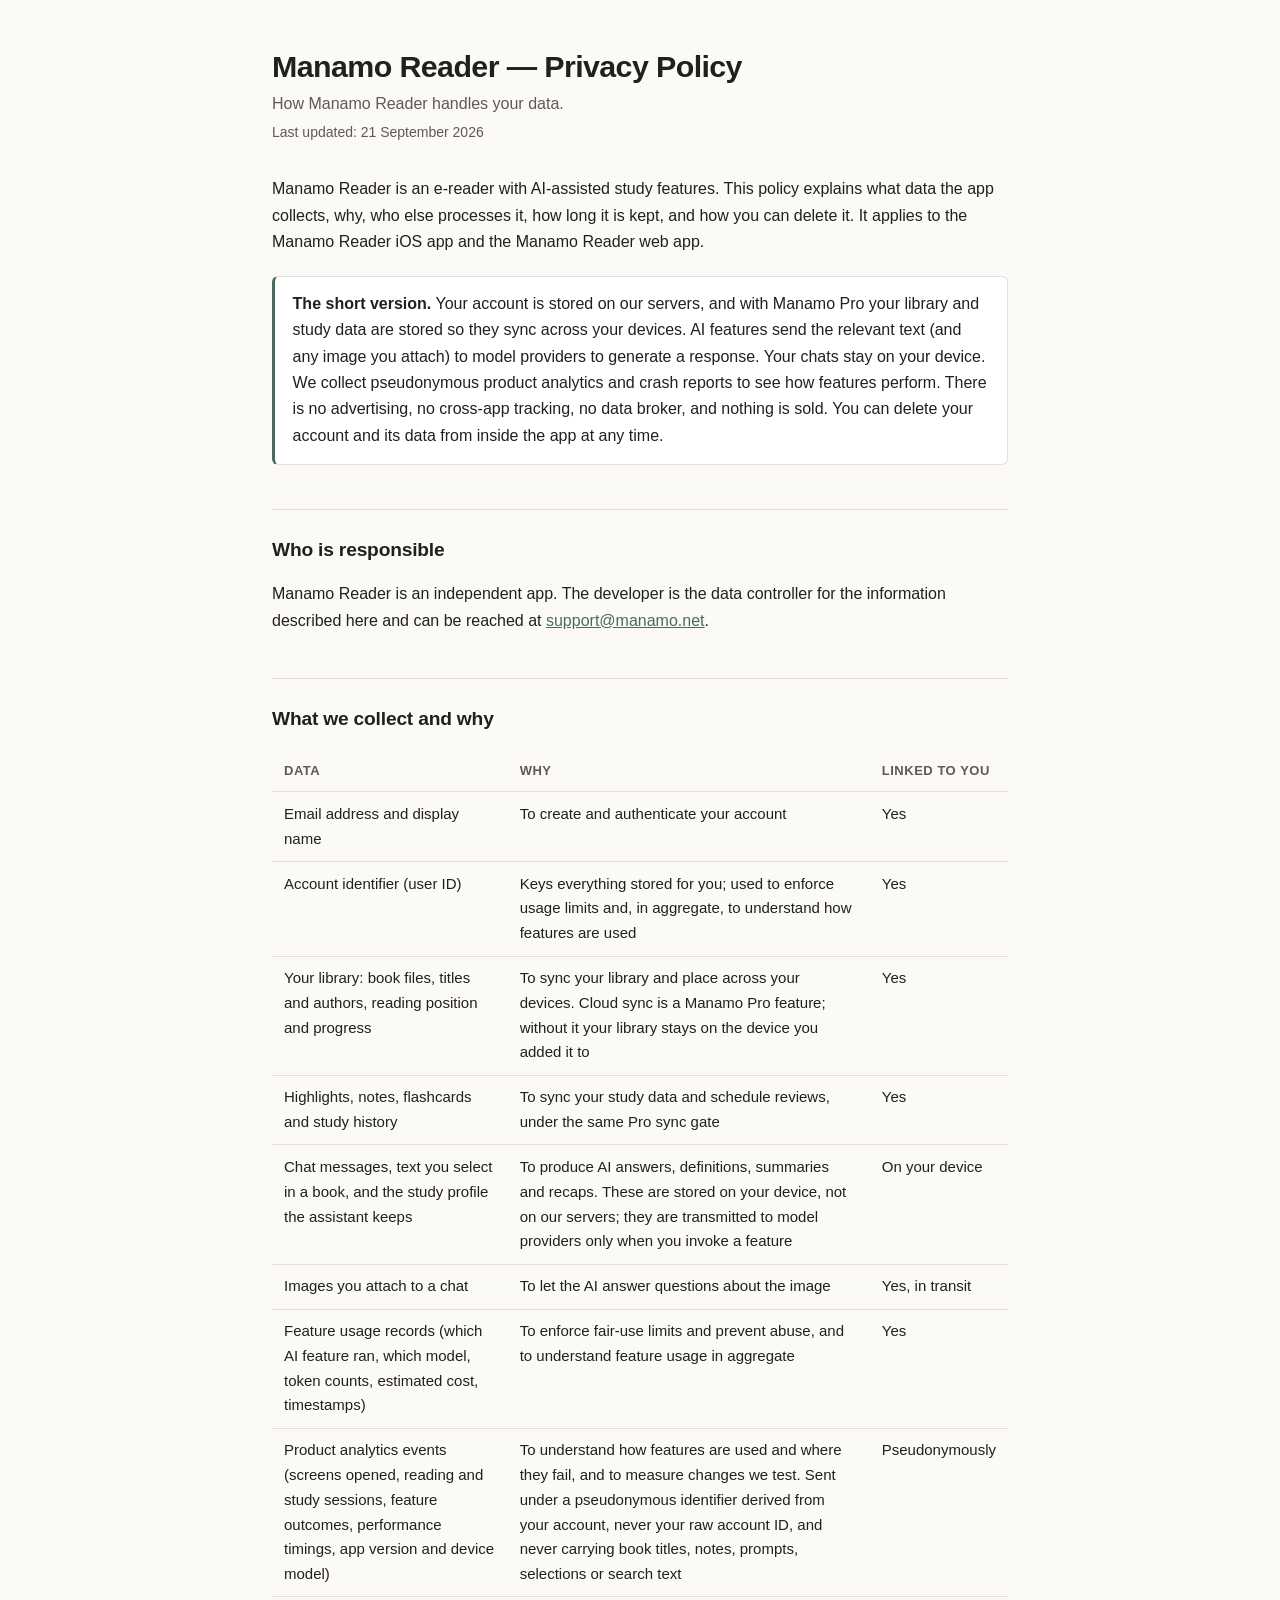
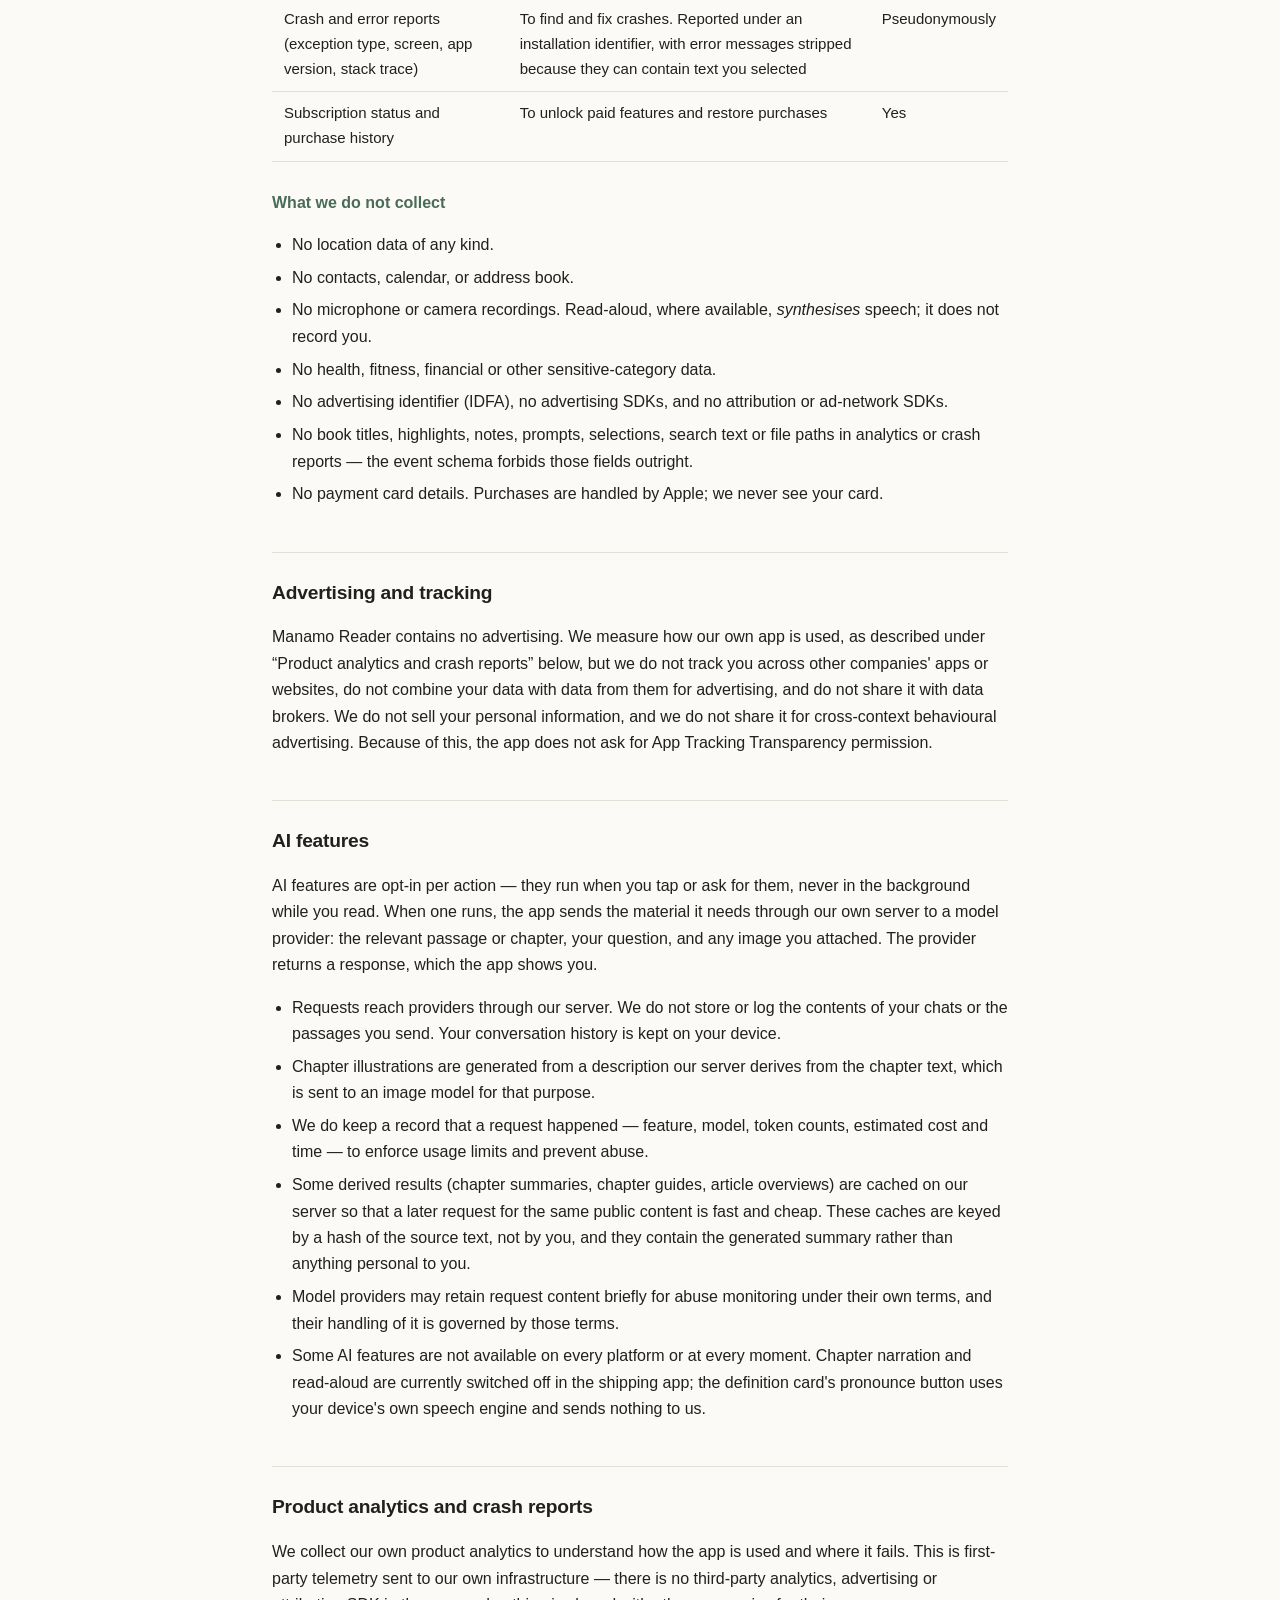
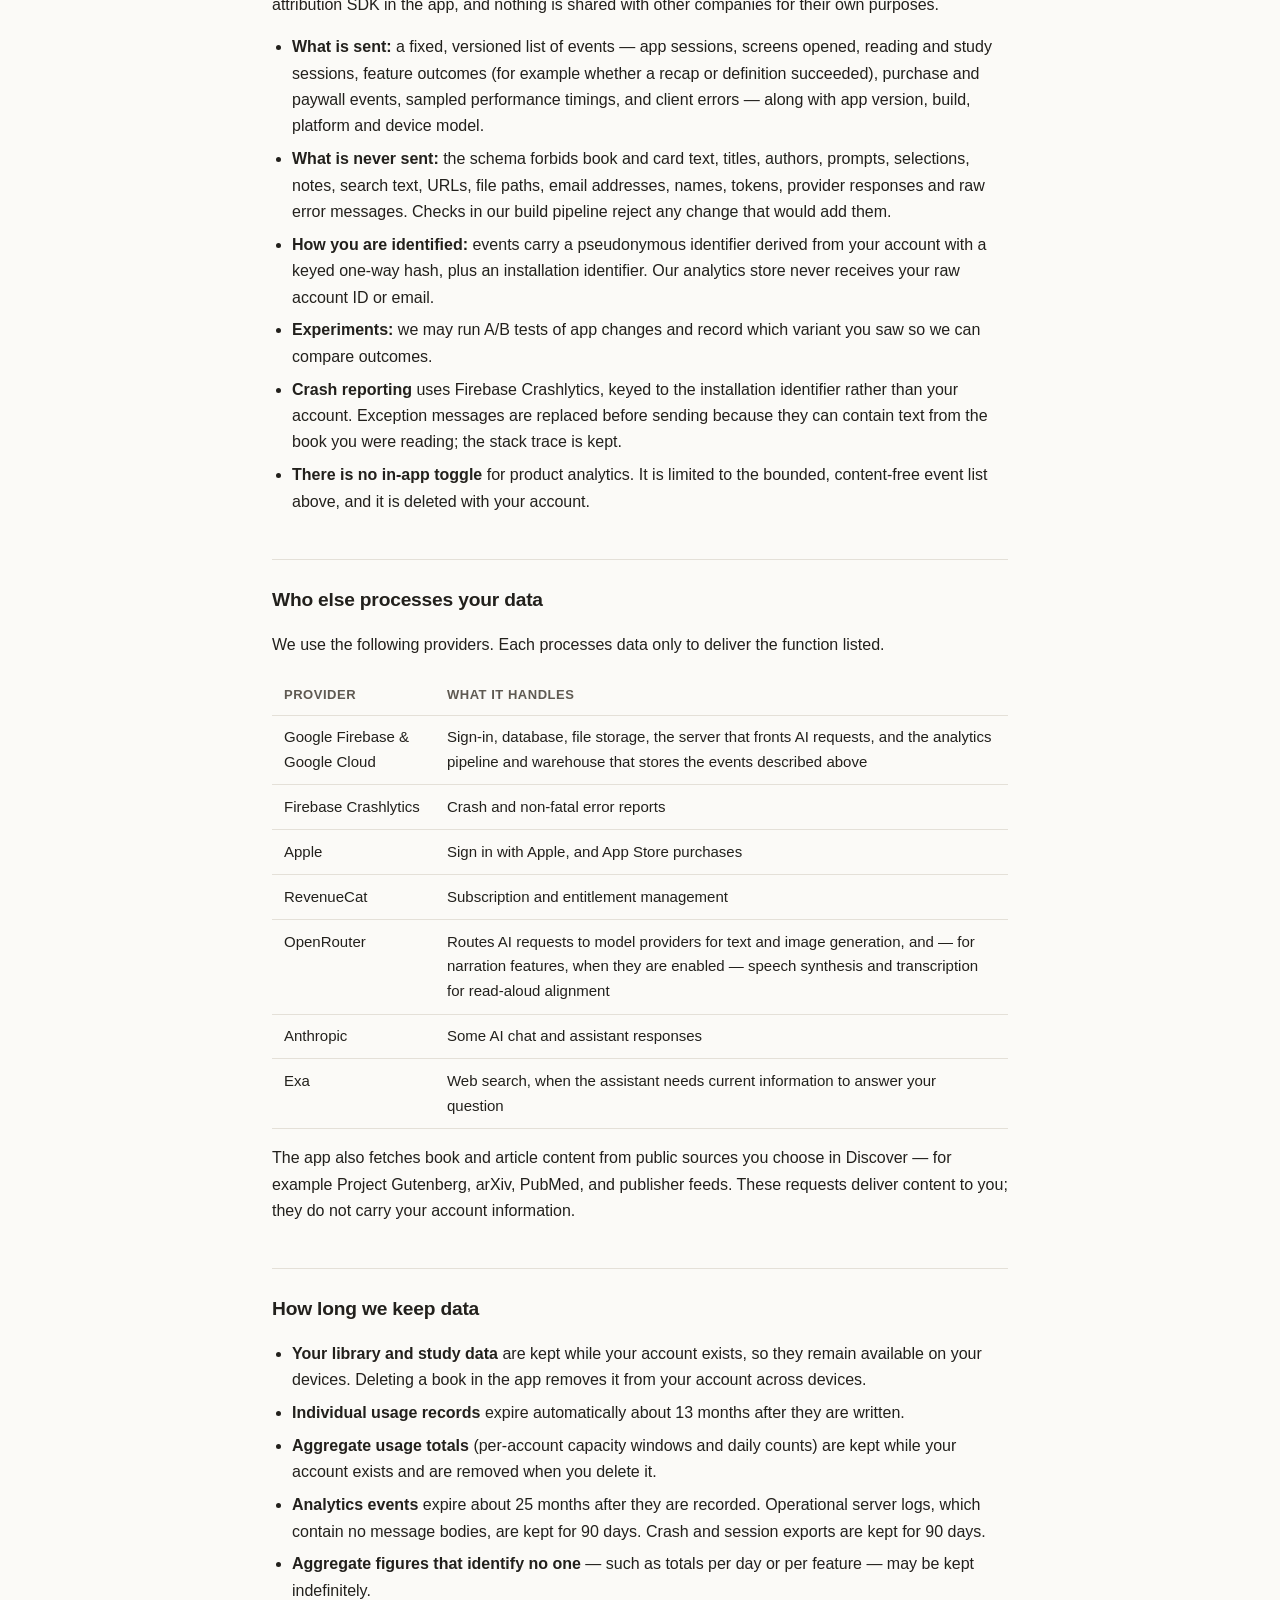
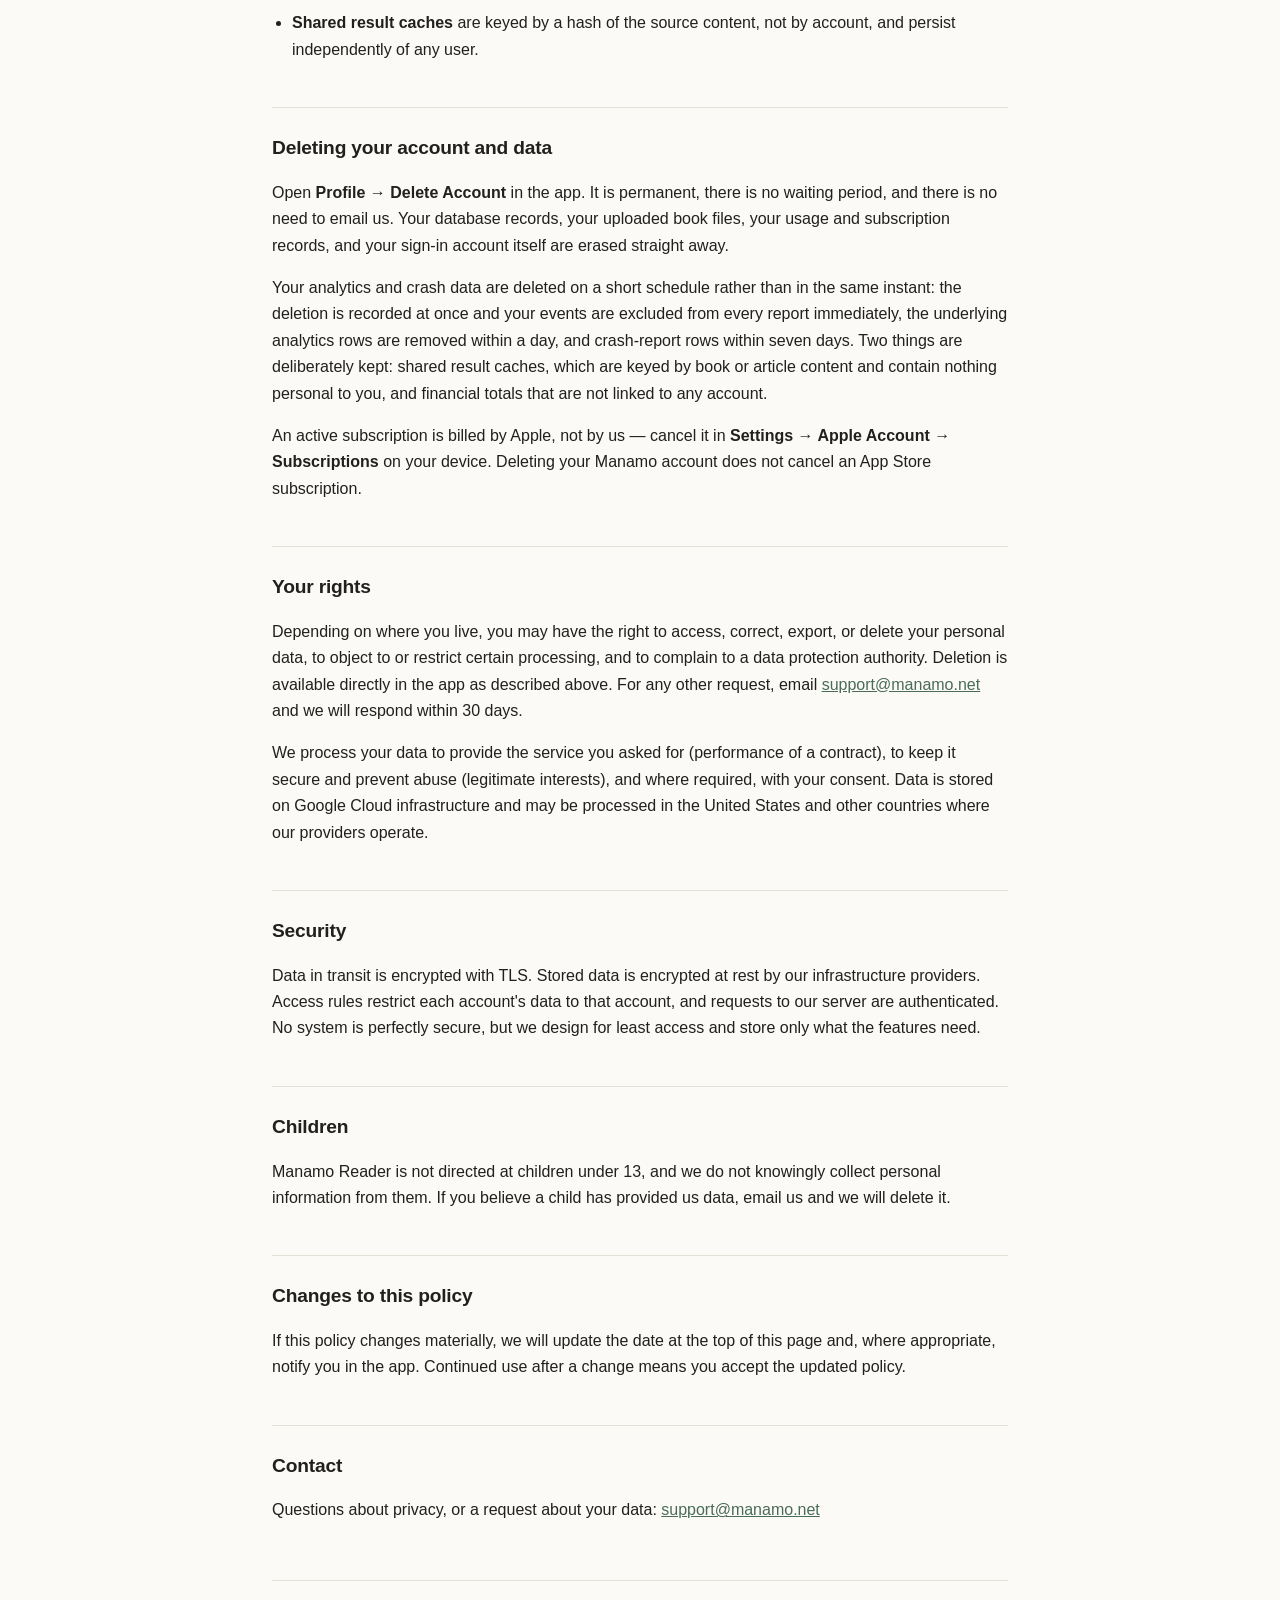
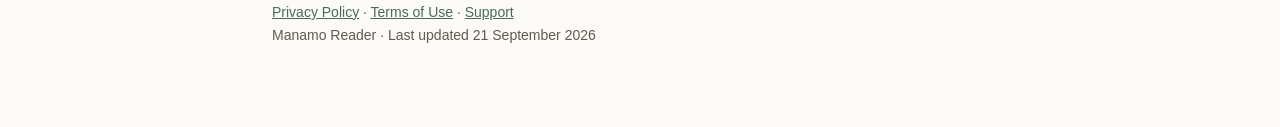
==== commit efe6abf0: "Use support@manamo.net as the contact address Co-Authored-By: Claude Fable 5.1 <noreply@anthropic.co" ====
--- a/index.html
+++ b/index.html
@@ -11,7 +11,7 @@
 
 <h1>Manamo Reader — Privacy Policy</h1>
 <p class="lede">How Manamo Reader handles your data.</p>
-<p class="updated">Last updated: 16 August 2026</p>
+<p class="updated">Last updated: 21 September 2026</p>
 
 <p>Manamo Reader is an e-reader with AI-assisted study features. This policy explains what
 data the app collects, why, who else processes it, how long it is kept, and how you can
@@ -30,7 +30,7 @@
 <h2>Who is responsible</h2>
 <p>Manamo Reader is an independent app. The developer is the data controller for the
 information described here and can be reached at
-<a href="mailto:manamoreader@gmail.com">manamoreader@gmail.com</a>.</p>
+<a href="mailto:support@manamo.net">support@manamo.net</a>.</p>
 
 <h2>What we collect and why</h2>
 
@@ -222,7 +222,7 @@
 <p>Depending on where you live, you may have the right to access, correct, export, or delete
 your personal data, to object to or restrict certain processing, and to complain to a data
 protection authority. Deletion is available directly in the app as described above. For any
-other request, email <a href="mailto:manamoreader@gmail.com">manamoreader@gmail.com</a> and we will
+other request, email <a href="mailto:support@manamo.net">support@manamo.net</a> and we will
 respond within 30 days.</p>
 <p>We process your data to provide the service you asked for (performance of a contract), to
 keep it secure and prevent abuse (legitimate interests), and where required, with your
@@ -247,9 +247,9 @@
 
 <h2>Contact</h2>
 <p>Questions about privacy, or a request about your data:
-<a href="mailto:manamoreader@gmail.com">manamoreader@gmail.com</a></p>
-
-<footer><a href="index.html">Privacy Policy</a> · <a href="terms.html">Terms of Use</a> · <a href="support.html">Support</a><br>Manamo Reader · Last updated 16 August 2026</footer>
+<a href="mailto:support@manamo.net">support@manamo.net</a></p>
+
+<footer><a href="index.html">Privacy Policy</a> · <a href="terms.html">Terms of Use</a> · <a href="support.html">Support</a><br>Manamo Reader · Last updated 21 September 2026</footer>
 
 </main>
 </body>
